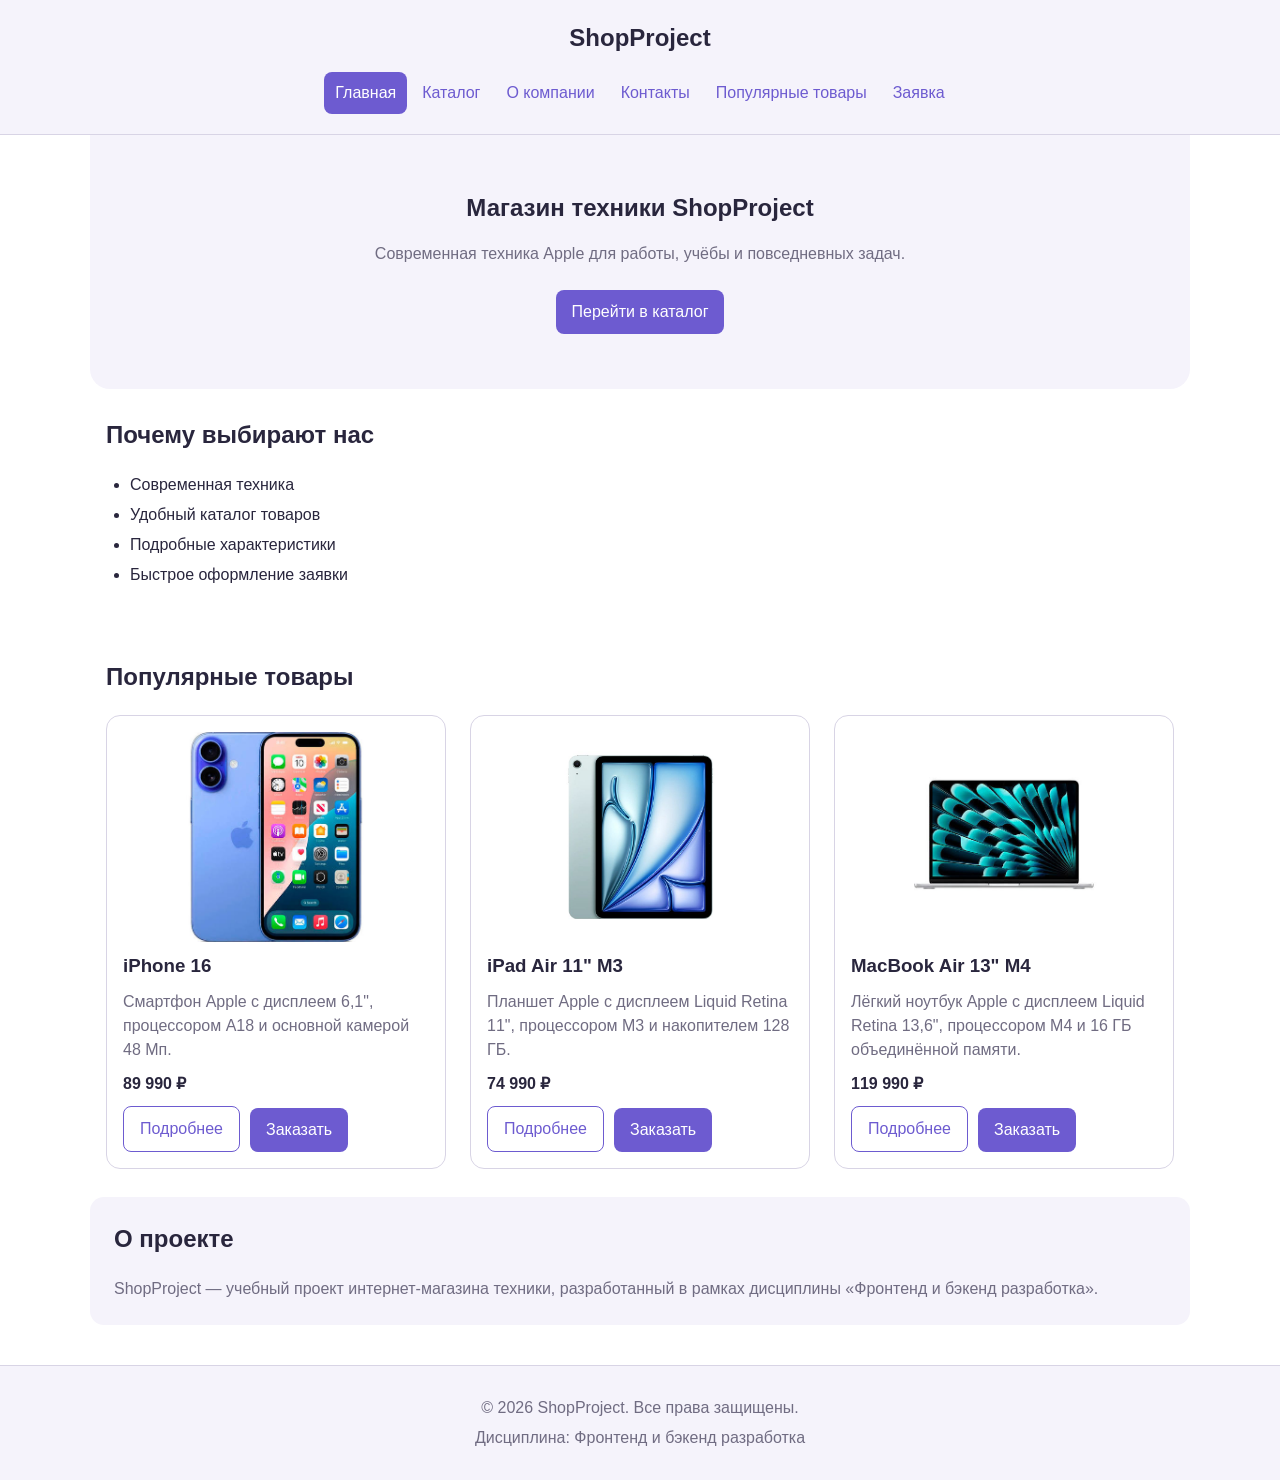
==== index.html @ 03cd7eed "feat: add responsive layout styles" ====
<!DOCTYPE html>

<html lang="ru">
<head>
<meta charset="utf-8"/>
<meta content="width=device-width, initial-scale=1.0" name="viewport"/>
<meta content="Интернет-магазин техники ShopProject." name="description"/>
<title>ShopProject — магазин техники</title>
<link href="css/style.css" rel="stylesheet"/>
<script defer="" src="js/main.js"></script>
<link href="css/responsive.css" rel="stylesheet"/></head>
<body><a class="skip-link" href="#main">Перейти к основному содержимому</a>
<header class="site-header">
<div class="site-header__inner">
<a class="site-header__logo" href="index.html">
        ShopProject
      </a>
<nav aria-label="Основная навигация" class="site-nav">
<ul class="site-nav__list">
<li class="site-nav__item">
<a aria-current="page" class="site-nav__link site-nav__link--active" href="index.html">
              Главная
            </a>
</li>
<li class="site-nav__item">
<a class="site-nav__link" href="catalog.html">
              Каталог
            </a>
</li>
<li class="site-nav__item">
<a class="site-nav__link" href="about.html">
              О компании
            </a>
</li>
<li class="site-nav__item">
<a class="site-nav__link" href="contacts.html">
              Контакты
            </a>
</li>
<li class="site-nav__item">
<a class="site-nav__link" href="#popular">
              Популярные товары
            </a>
</li>
<li class="site-nav__item"><a class="site-nav__link" href="order.html">Заявка</a></li></ul>
</nav>
</div>
</header>
<main id="main" tabindex="-1">
<section class="hero">
<h1 class="hero__title">
        Магазин техники ShopProject
      </h1>
<p class="hero__text">
        Современная техника Apple для работы,
        учёбы и повседневных задач.
      </p>
<a class="button button--primary" href="catalog.html">
        Перейти в каталог
      </a>
</section>
<section class="section">
<h2 class="section__title">
        Почему выбирают нас
      </h2>
<ul class="advantages-list">
<li class="advantages-list__item">
          Современная техника
        </li>
<li class="advantages-list__item">
          Удобный каталог товаров
        </li>
<li class="advantages-list__item">
          Подробные характеристики
        </li>
<li class="advantages-list__item">
          Быстрое оформление заявки
        </li>
</ul>
</section>
<section class="section" id="popular">
<h2 class="section__title">
        Популярные товары
      </h2>
<div class="products-grid">
<article class="product-card">
<img alt="iPhone 16" class="product-card__image" height="360" loading="lazy" sizes="(max-width: 639px) 90vw, (max-width: 1023px) 45vw, 30vw" src="images/iphone.png" srcset="images/iphone.png 480w, images/iphone.png 960w" width="480"/>
<h3 class="product-card__title">
            iPhone 16
          </h3>
<p class="product-card__description">
            Смартфон Apple с дисплеем 6,1",
            процессором A18 и основной камерой 48 Мп.
          </p>
<p class="product-card__price">
            89 990 ₽
          </p>
<div class="product-card__actions">
<a class="button button--secondary" href="product.html?id=iphone16">
              Подробнее
            </a>
<button class="button button--primary product-card__button" data-product="iPhone 16" type="button">
              Заказать
            </button>
</div>
</article>
<article class="product-card">
<img alt='iPad Air 11" M3' class="product-card__image" height="360" loading="lazy" sizes="(max-width: 639px) 90vw, (max-width: 1023px) 45vw, 30vw" src="images/ipad.png" srcset="images/ipad.png 480w, images/ipad.png 960w" width="480"/>
<h3 class="product-card__title">
            iPad Air 11" M3
          </h3>
<p class="product-card__description">
            Планшет Apple с дисплеем Liquid Retina 11",
            процессором M3 и накопителем 128 ГБ.
          </p>
<p class="product-card__price">
            74 990 ₽
          </p>
<div class="product-card__actions">
<a class="button button--secondary" href="product.html?id=ipad-air-m3">
              Подробнее
            </a>
<button class="button button--primary product-card__button" data-product="iPad Air 11 M3" type="button">
              Заказать
            </button>
</div>
</article>
<article class="product-card">
<img alt='MacBook Air 13" M4' class="product-card__image" height="360" loading="lazy" sizes="(max-width: 639px) 90vw, (max-width: 1023px) 45vw, 30vw" src="images/macbook.png" srcset="images/macbook.png 480w, images/macbook.png 960w" width="480"/>
<h3 class="product-card__title">
            MacBook Air 13" M4
          </h3>
<p class="product-card__description">
            Лёгкий ноутбук Apple с дисплеем Liquid Retina 13,6",
            процессором M4 и 16 ГБ объединённой памяти.
          </p>
<p class="product-card__price">
            119 990 ₽
          </p>
<div class="product-card__actions">
<a class="button button--secondary" href="product.html?id=macbook-air-m4">
              Подробнее
            </a>
<button class="button button--primary product-card__button" data-product="MacBook Air 13 M4" type="button">
              Заказать
            </button>
</div>
</article>
</div>
</section>
<aside class="student-info">
<h2 class="student-info__title">
        О проекте
      </h2>
<p class="student-info__text">
        ShopProject — учебный проект интернет-магазина техники,
        разработанный в рамках дисциплины
        «Фронтенд и бэкенд разработка».
      </p>
</aside>
</main>
<footer class="site-footer">
<div class="site-footer__inner">
<p class="site-footer__text">
        © 2026 ShopProject. Все права защищены.
      </p>
<p class="site-footer__text">
        Дисциплина: Фронтенд и бэкенд разработка
      </p>
</div>
</footer>
<dialog aria-labelledby="order-dialog-title" class="order-dialog" id="order-dialog">
<h2 class="order-dialog__title" id="order-dialog-title">
      Оформление заявки
    </h2>
<form action="#" class="order-form" id="order-form" method="post" novalidate="">
<input id="selected-product" name="selected-product" type="hidden"/>
<div class="order-form__field">
<label class="order-form__label" for="order-name">
          Имя
        </label>
<input autocomplete="given-name" class="order-form__input" id="order-name" minlength="2" name="name" placeholder="Введите ваше имя" required="" type="text"/>
</div>
<div class="order-form__field">
<label class="order-form__label" for="order-email">
          E-mail
        </label>
<input autocomplete="email" class="order-form__input" id="order-email" name="email" placeholder="example@mail.ru" required="" type="email"/>
</div>
<div class="order-form__field">
<label class="order-form__label" for="order-phone">
</label></div></form></dialog></body></html>
---- css/style.css ----
:root {
  --color-primary: #6d5bd0;
  --color-primary-dark: #5546b3;
  --color-danger: #c94f70;
  --color-text: #29263d;
  --color-muted: #706c82;
  --color-bg: #ffffff;
  --color-surface: #f5f3fb;
  --color-border: #d8d4e5;
  --color-white: #ffffff;
  --container-width: 1100px;
  --space-xs: 6px;
  --space-sm: 10px;
  --space-md: 16px;
  --space-lg: 24px;
  --space-xl: 40px;
  --radius-sm: 8px;
  --radius-md: 14px;
  --radius-lg: 20px;
}

* { box-sizing: border-box; }

html { scroll-behavior: smooth; }

body {
  margin: 0;
  font-family: Arial, Helvetica, sans-serif;
  line-height: 1.5;
  flex-direction: column;
  color: var(--color-text);
  background-color: var(--color-bg);
}
.site-header {
  background-color: var(--color-surface);
  border-bottom: 1px solid var(--color-border);
}

.site-header__inner {
  max-width: var(--container-width);
  margin: 0 auto;
  padding: var(--space-lg);
}

.site-header__logo {
  display: block;
  text-align: center;
  font-size: 24px;
  font-weight: 700;
  color: var(--color-text);
  text-decoration: none;
}

.site-nav__list {
  display: flex;
  flex-wrap: wrap;
  justify-content: center;
  align-items: center;
  gap: var(--space-md);
  padding: 0;
  margin: var(--space-md) 0 0;
  list-style: none;
}

.site-nav__link {
  display: inline-block;
  padding: var(--space-sm) var(--space-md);
  color: var(--color-primary);
  text-decoration: none;
  border-radius: var(--radius-sm);
}

.site-nav__link:hover,
.site-nav__link--active {
  color: var(--color-white);
  background-color: var(--color-primary);
}

.site-nav__link:focus-visible,
.button:focus-visible,
.order-form__input:focus-visible,
.order-form__select:focus-visible,
.order-form__textarea:focus-visible,
.catalog-filters__input:focus-visible {
  outline: 2px solid var(--color-primary);
  outline-offset: 3px;
}

.hero,
.section,
.student-info,
.catalog-layout,
.breadcrumbs {
  max-width: var(--container-width);
  margin-left: auto;
  margin-right: auto;
}

.hero {
  padding: 64px var(--space-lg);
  text-align: center;
  background-color: var(--color-surface);
  border-radius: 0 0 var(--radius-lg) var(--radius-lg);
}

.hero__title { margin: 0 0 var(--space-md); }
.hero__text { max-width: 720px; margin: 0 auto var(--space-lg); color: var(--color-muted); }

.section { padding: var(--space-xl) var(--space-lg); }
.section__title { margin-top: 0; }
.section__text { color: var(--color-muted); }

.advantages-list,
.contacts-list { padding-left: var(--space-lg); }
.advantages-list__item,
.contacts-list__item { margin-bottom: var(--space-xs); }

.products-grid {
  display: grid;
  grid-template-columns: repeat(3, 1fr);
  gap: var(--space-lg);
}

.product-card {
  display: flex;
  flex-direction: column;
  gap: var(--space-sm);
  padding: var(--space-md);
  border: 1px solid var(--color-border);
  border-radius: var(--radius-md);
  background-color: var(--color-bg);
}

.product-card:hover,
.product-card--featured { border-color: var(--color-primary); }
.product-card--discount { border-color: var(--color-danger); }
.product-card__title,
.product-card__description,
.product-card__price { margin: 0; }
.product-card__description { color: var(--color-muted); }
.product-card__price { font-weight: 700; }
.product-card--discount .product-card__price { color: var(--color-danger); }
.product-card__button { margin-top: auto; align-self: flex-start; }

.student-info {
  margin-bottom: var(--space-xl);
  padding: var(--space-lg);
  background-color: var(--color-surface);
  border-radius: var(--radius-md);
}
.student-info__title { margin-top: 0; }
.student-info__text { margin-bottom: 0; color: var(--color-muted); }

.breadcrumbs {
  padding: var(--space-lg) var(--space-lg) 0;
  font-size: 14px;
  color: var(--color-muted);
}
.breadcrumbs__link { color: var(--color-primary); }
.breadcrumbs__current::before { content: " / "; color: var(--color-muted); }

.catalog-layout {
  display: grid;
  grid-template-columns: 260px 1fr;
  gap: var(--space-lg);
  padding: 0 var(--space-lg) var(--space-xl);
}

.catalog-filters {
  align-self: start;
  padding: var(--space-md);
  border: 1px solid var(--color-border);
  border-radius: var(--radius-md);
  background-color: var(--color-surface);
}
.catalog-filters__title,
.catalog-products__title { margin-top: 0; }
.catalog-filters__group {
  margin: 0 0 var(--space-md);
  padding: var(--space-md);
  border: 1px solid var(--color-border);
  border-radius: var(--radius-sm);
}
.catalog-filters__legend { font-weight: 700; }
.catalog-filters__option { display: block; margin-bottom: var(--space-sm); }
.catalog-filters__label { display: block; margin: var(--space-sm) 0 var(--space-xs); }
.catalog-filters__input {
  width: 100%;
  padding: 10px 12px;
  border: 1px solid var(--color-border);
  border-radius: var(--radius-sm);
  font: inherit;
}

.button {
  display: inline-block;
  padding: var(--space-sm) var(--space-md);
  border: none;
  border-radius: var(--radius-sm);
  font: inherit;
  text-decoration: none;
  cursor: pointer;
}
.button--primary { color: var(--color-white); background-color: var(--color-primary); }
.button--primary:hover { background-color: var(--color-primary-dark); }
.button--secondary { color: var(--color-primary); background-color: transparent; border: 1px solid var(--color-primary); }
.button--secondary:hover { color: var(--color-white); background-color: var(--color-primary); }
.button:disabled,
.button--disabled { opacity: 0.6; cursor: not-allowed; }

.order-dialog {
  width: min(100% - 32px, 560px);
  padding: var(--space-lg);
  border: none;
  border-radius: var(--radius-lg);
}
.order-dialog::backdrop { background-color: rgba(41, 38, 61, 0.5); }
.order-dialog__title { margin-top: 0; }

.order-form__field { margin-bottom: var(--space-md); }
.order-form__label { display: block; margin-bottom: var(--space-xs); }
.order-form__input,
.order-form__select,
.order-form__textarea {
  width: 100%;
  padding: 10px 12px;
  border: 1px solid var(--color-border);
  border-radius: var(--radius-sm);
  font: inherit;
}
.order-form__input:hover,
.order-form__select:hover,
.order-form__textarea:hover { border-color: var(--color-primary); }
.order-form__textarea { resize: vertical; }
.order-form__hint { display: block; margin-top: var(--space-xs); color: var(--color-muted); }
.order-form__checkbox-label { display: flex; gap: var(--space-sm); align-items: center; }
.order-form__actions { display: flex; gap: var(--space-md); margin-top: var(--space-lg); }

.success-message {
  max-width: var(--container-width);
  margin: var(--space-lg) auto;
  padding: var(--space-md);
  text-align: center;
  border: 1px solid var(--color-primary);
  border-radius: var(--radius-sm);
}

.site-footer {
  margin-top: var(--space-xl);
  background-color: var(--color-surface);
  border-top: 1px solid var(--color-border);
}
.site-footer__inner {
  max-width: var(--container-width);
  margin: 0 auto;
  padding: var(--space-lg);
  text-align: center;
}
.site-footer__text { margin: var(--space-xs) 0; color: var(--color-muted); }


/* Страница товара */

.product-details {
  display: grid;
  grid-template-columns: 1fr 1fr;
  gap: var(--space-lg);
  max-width: var(--container-width);
  margin: 0 auto;
  padding: var(--space-xl) var(--space-lg);
}

.product-details__image {
  padding: var(--space-lg);
  text-align: center;
  border: 1px solid var(--color-border);
  border-radius: var(--radius-md);
}

.product-details__img {
  max-width: 100%;
  height: 350px;
  object-fit: contain;
}

.product-details__title { margin-top: 0; }

.product-details__description {
  color: var(--color-muted);
}

.product-details__price {
  font-size: 24px;
  font-weight: 700;
  color: var(--color-primary);
}

.product-details__actions {
  display: flex;
  gap: var(--space-md);
  margin-top: var(--space-lg);
}

.product-table {
  width: 100%;
  margin-top: var(--space-lg);
  border-collapse: collapse;
}

.product-table__caption {
  margin-bottom: var(--space-sm);
  text-align: left;
  font-weight: 700;
}

.product-table th,
.product-table td {
  padding: var(--space-sm);
  text-align: left;
  border: 1px solid var(--color-border);
}

.product-table th {
  background-color: var(--color-surface);
}


/* О компании */

.about__title {
  margin-top: 0;
}

.about__grid {
  display: grid;
  grid-template-columns: 1fr;
  gap: var(--space-lg);
}

.about-card {
  padding: var(--space-lg);
  border: 1px solid var(--color-border);
  border-radius: var(--radius-md);
  background-color: var(--color-surface);
}

.about-card__title {
  margin-top: 0;
}

.about-card__text {
  color: var(--color-muted);
}


/* Контакты */

.contacts__grid {
  display: grid;
  grid-template-columns: repeat(2, 1fr);
  gap: var(--space-lg);
}

.contact-card {
  padding: var(--space-lg);
  border: 1px solid var(--color-border);
  border-radius: var(--radius-md);
  background-color: var(--color-surface);
}

.contact-card__title {
  margin-top: 0;
}

.contact-card__address {
  font-style: normal;
}

.contact-card__text {
  color: var(--color-muted);
}

.contact-card__link {
  color: var(--color-primary);
}


@media (max-width: 800px) {
  .products-grid { grid-template-columns: 1fr; }
  .catalog-layout { grid-template-columns: 1fr; }
  .product-details { grid-template-columns: 1fr; }
  .about__grid { grid-template-columns: 1fr; }
  .contacts__grid { grid-template-columns: 1fr; }
}

.catalog-products .products-grid {
  grid-template-columns: repeat(3, 1fr);
  gap: var(--space-md);
}

.catalog-products .product-card {
  padding: var(--space-sm);
}

.catalog-products .product-card__image {
  width: 100%;
  height: 180px;
  object-fit: contain;
}

.catalog-products .product-card__title {
  font-size: 18px;
}

.catalog-products .product-card__description {
  font-size: 14px;
}

.catalog-products .product-card__price {
  font-size: 16px;
}

main {
  flex: 1;
}
/* Accessibility improvements */
:focus-visible { outline: 3px solid #5546b3; outline-offset: 3px; }
.skip-link { position: absolute; top: -100px; left: 16px; z-index: 9999; padding: 10px 14px; color: white; background: #29263d; border-radius: 8px; }
.skip-link:focus, .skip-link:focus-visible { top: 16px; }
img, video { max-width: 100%; height: auto; }
.product-card__image { width: 100%; height: 210px; object-fit: contain; }
.product-card__actions { display: flex; gap: 10px; flex-wrap: wrap; margin-top: auto; }
.table-wrapper { overflow-x: auto; max-width: 100%; -webkit-overflow-scrolling: touch; }
.order-page { max-width: 700px; }
.order-page .order-form { padding: 24px; background: var(--color-surface); border-radius: var(--radius-md); }
.contact-form { max-width: 700px; margin-top: 24px; }
.form-status { padding: 12px; border-left: 4px solid var(--color-primary); background: var(--color-surface); }
[hidden] { display: none !important; }
---- css/responsive.css ----
/* Mobile-first overrides for ShopProject */
body { min-width: 0; }
.site-header__inner { padding: 16px; }
.site-nav__list { gap: 4px; }
.site-nav__link { padding: 9px 11px; }
.hero { padding: 38px 16px; }
.section { padding: 28px 16px; }
.products-grid, .catalog-products .products-grid { grid-template-columns: minmax(0, 1fr); }
.catalog-layout { grid-template-columns: minmax(0, 1fr); padding: 0 16px 28px; }
.catalog-filters { position: static; }
.product-details { grid-template-columns: minmax(0, 1fr); padding: 28px 16px; }
.product-details__img { height: auto; max-height: 320px; }
.product-details__actions, .order-form__actions { flex-wrap: wrap; }
.contacts__grid { grid-template-columns: minmax(0, 1fr); }
.product-card { min-width: 0; }
.product-table { min-width: 520px; }
@media (min-width: 640px) {
 .products-grid, .catalog-products .products-grid { grid-template-columns: repeat(2, minmax(0, 1fr)); }
 .hero { padding: 55px 24px; }
 .site-header__inner { padding: 20px 24px; }
}
@media (min-width: 1024px) {
 .products-grid, .catalog-products .products-grid { grid-template-columns: repeat(3, minmax(0, 1fr)); }
 .catalog-layout { grid-template-columns: 240px minmax(0, 1fr); padding: 0 24px 40px; }
 .product-details { grid-template-columns: 1fr 1fr; }
 .contacts__grid { grid-template-columns: repeat(2, minmax(0, 1fr)); }
}
@media (prefers-reduced-motion: reduce) { html { scroll-behavior: auto; } }
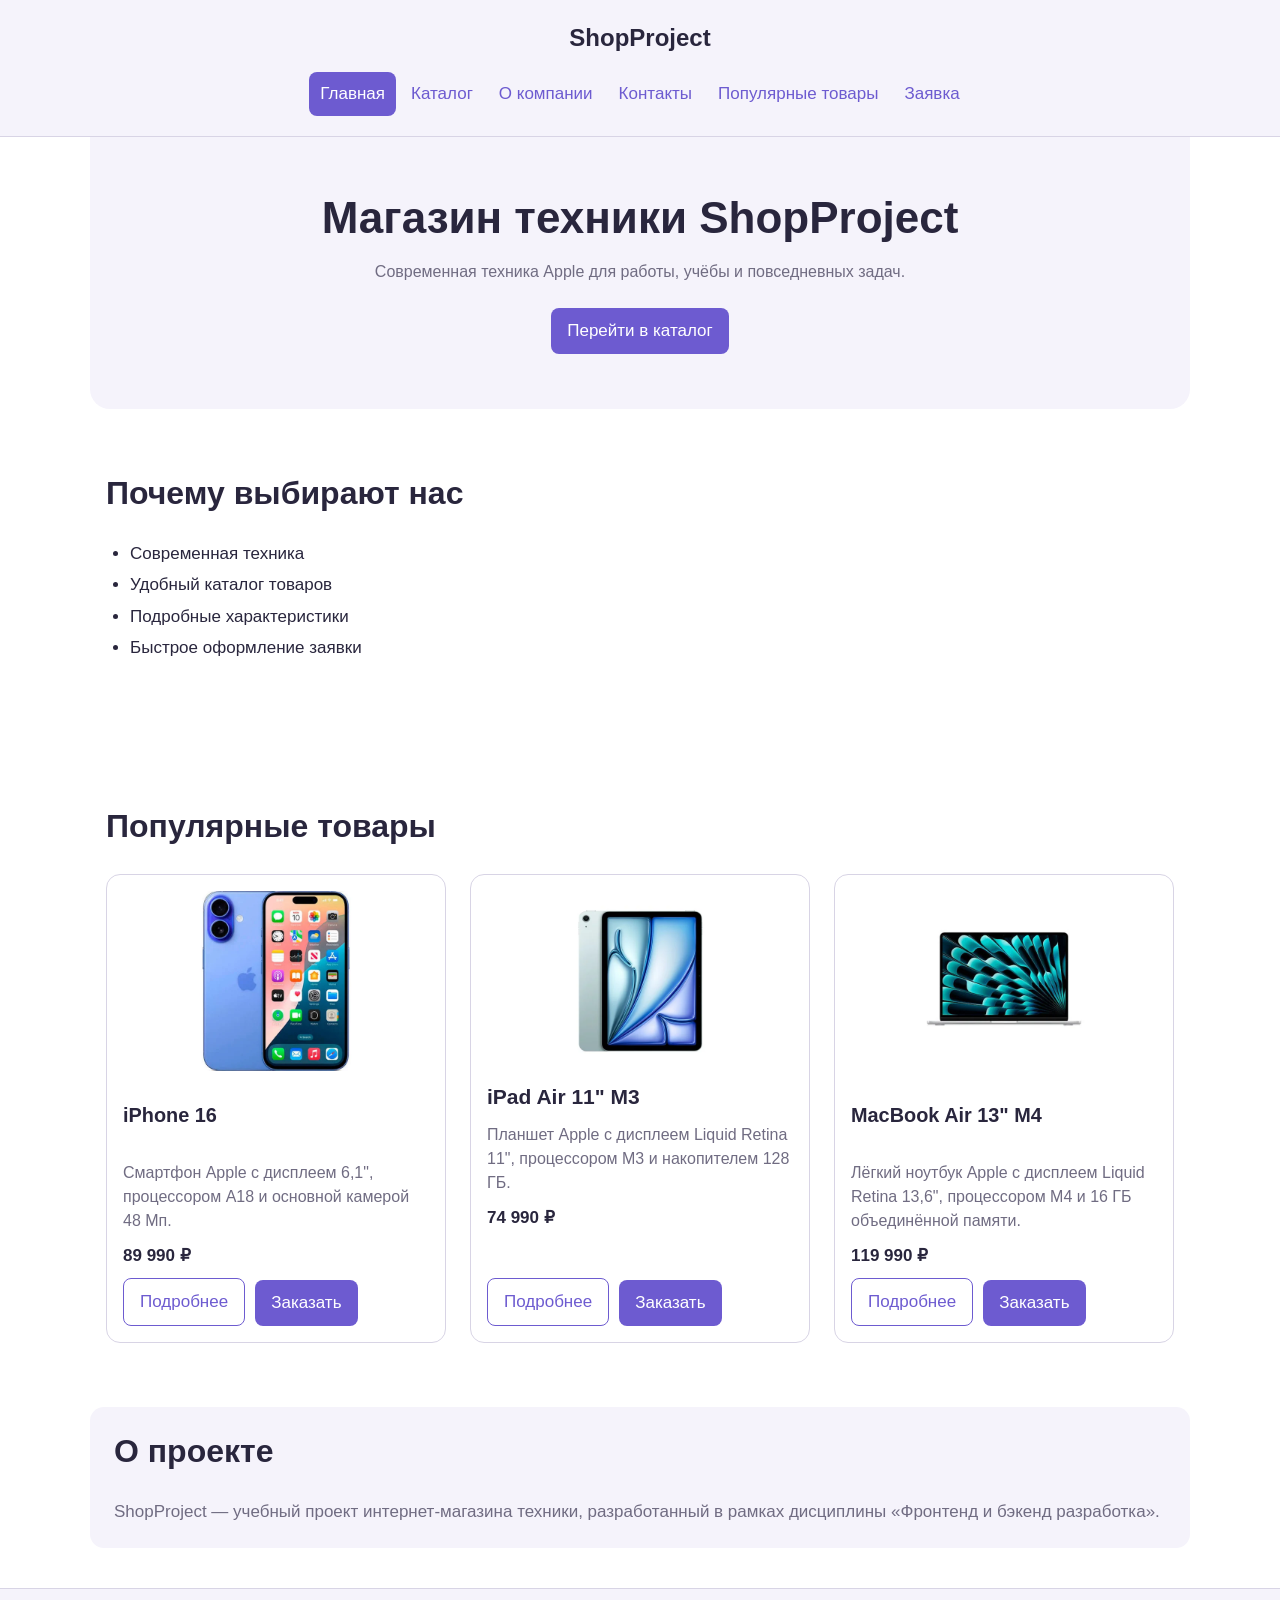
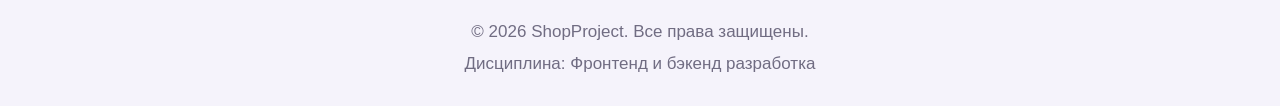
==== commit 16397524: "добавила адаптивность шрифтов" ====
--- a/index.html
+++ b/index.html
@@ -1,192 +1,267 @@
-<!DOCTYPE html>
+<!doctype html>
 
 <html lang="ru">
-<head>
-<meta charset="utf-8"/>
-<meta content="width=device-width, initial-scale=1.0" name="viewport"/>
-<meta content="Интернет-магазин техники ShopProject." name="description"/>
-<title>ShopProject — магазин техники</title>
-<link href="css/style.css" rel="stylesheet"/>
-<script defer="" src="js/main.js"></script>
-<link href="css/responsive.css" rel="stylesheet"/></head>
-<body><a class="skip-link" href="#main">Перейти к основному содержимому</a>
-<header class="site-header">
-<div class="site-header__inner">
-<a class="site-header__logo" href="index.html">
-        ShopProject
-      </a>
-<nav aria-label="Основная навигация" class="site-nav">
-<ul class="site-nav__list">
-<li class="site-nav__item">
-<a aria-current="page" class="site-nav__link site-nav__link--active" href="index.html">
-              Главная
-            </a>
-</li>
-<li class="site-nav__item">
-<a class="site-nav__link" href="catalog.html">
-              Каталог
-            </a>
-</li>
-<li class="site-nav__item">
-<a class="site-nav__link" href="about.html">
-              О компании
-            </a>
-</li>
-<li class="site-nav__item">
-<a class="site-nav__link" href="contacts.html">
-              Контакты
-            </a>
-</li>
-<li class="site-nav__item">
-<a class="site-nav__link" href="#popular">
-              Популярные товары
-            </a>
-</li>
-<li class="site-nav__item"><a class="site-nav__link" href="order.html">Заявка</a></li></ul>
-</nav>
-</div>
-</header>
-<main id="main" tabindex="-1">
-<section class="hero">
-<h1 class="hero__title">
-        Магазин техники ShopProject
-      </h1>
-<p class="hero__text">
-        Современная техника Apple для работы,
-        учёбы и повседневных задач.
-      </p>
-<a class="button button--primary" href="catalog.html">
-        Перейти в каталог
-      </a>
-</section>
-<section class="section">
-<h2 class="section__title">
-        Почему выбирают нас
+  <head>
+    <meta charset="utf-8" />
+    <meta content="width=device-width, initial-scale=1.0" name="viewport" />
+    <meta content="Интернет-магазин техники ShopProject." name="description" />
+    <script src="js/menu.js" defer></script>
+    <title>ShopProject — магазин техники</title>
+    <link href="css/style.css" rel="stylesheet" />
+    <script defer="" src="js/main.js"></script>
+    <link href="css/responsive.css" rel="stylesheet" />
+  </head>
+  <body>
+    <a class="skip-link" href="#main">Перейти к основному содержимому</a>
+    <header class="site-header">
+      <div class="site-header__inner">
+        <a class="site-header__logo" href="index.html"> ShopProject </a>
+        <button
+          class="menu-toggle"
+          type="button"
+          aria-label="Открыть меню"
+          aria-expanded="false"
+          aria-controls="main-navigation"
+        >
+          <span class="menu-toggle__icon" aria-hidden="true">☰</span>
+        </button>
+        <nav
+          aria-label="Основная навигация"
+          class="site-nav"
+          id="main-navigation"
+          aria-label="Основная навигация"
+        >
+          <ul class="site-nav__list">
+            <li class="site-nav__item">
+              <a
+                aria-current="page"
+                class="site-nav__link site-nav__link--active"
+                href="index.html"
+              >
+                Главная
+              </a>
+            </li>
+            <li class="site-nav__item">
+              <a class="site-nav__link" href="catalog.html"> Каталог </a>
+            </li>
+            <li class="site-nav__item">
+              <a class="site-nav__link" href="about.html"> О компании </a>
+            </li>
+            <li class="site-nav__item">
+              <a class="site-nav__link" href="contacts.html"> Контакты </a>
+            </li>
+            <li class="site-nav__item">
+              <a class="site-nav__link" href="#popular"> Популярные товары </a>
+            </li>
+            <li class="site-nav__item">
+              <a class="site-nav__link" href="order.html">Заявка</a>
+            </li>
+          </ul>
+        </nav>
+      </div>
+    </header>
+    <main id="main" tabindex="-1">
+      <section class="hero">
+        <h1 class="hero__title">Магазин техники ShopProject</h1>
+        <p class="hero__text">
+          Современная техника Apple для работы, учёбы и повседневных задач.
+        </p>
+        <a class="button button--primary" href="catalog.html">
+          Перейти в каталог
+        </a>
+      </section>
+      <section class="section">
+        <h2 class="section__title">Почему выбирают нас</h2>
+        <ul class="advantages-list">
+          <li class="advantages-list__item">Современная техника</li>
+          <li class="advantages-list__item">Удобный каталог товаров</li>
+          <li class="advantages-list__item">Подробные характеристики</li>
+          <li class="advantages-list__item">Быстрое оформление заявки</li>
+        </ul>
+      </section>
+      <section class="section" id="popular">
+        <h2 class="section__title">Популярные товары</h2>
+        <div class="products-grid">
+          <article class="product-card">
+            <img
+              class="product-card__image"
+              src="images/iphone-480.webp"
+              srcset="
+                images/iphone-320.webp 320w,
+                images/iphone-480.webp 480w,
+                images/iphone-640.webp 640w
+              "
+              sizes="
+    (max-width: 639px) 90vw,
+    (max-width: 1023px) 45vw,
+    30vw
+  "
+              alt="iPhone 16"
+              loading="lazy"
+            />
+            <h3>iPhone 16</h3>
+            <p class="product-card__description">
+              Смартфон Apple с дисплеем 6,1", процессором A18 и основной камерой
+              48 Мп.
+            </p>
+            <p class="product-card__price">89 990 ₽</p>
+            <div class="product-card__actions">
+              <a
+                class="button button--secondary"
+                href="product.html?id=iphone16"
+              >
+                Подробнее
+              </a>
+              <button
+                class="button button--primary product-card__button"
+                data-product="iPhone 16"
+                type="button"
+              >
+                Заказать
+              </button>
+            </div>
+          </article>
+          <article class="product-card">
+            <img
+              class="product-card__image"
+              src="images/ipad-480.webp"
+              srcset="
+                images/ipad-320.webp 320w,
+                images/ipad-480.webp 480w,
+                images/ipad-640.webp 640w
+              "
+              sizes="
+    (max-width: 639px) 90vw,
+    (max-width: 1023px) 45vw,
+    30vw
+  "
+              alt="iPad Air 11 M3"
+              loading="lazy"
+            />
+            <h3 class="product-card__title">iPad Air 11" M3</h3>
+            <p class="product-card__description">
+              Планшет Apple с дисплеем Liquid Retina 11", процессором M3 и
+              накопителем 128 ГБ.
+            </p>
+            <p class="product-card__price">74 990 ₽</p>
+            <div class="product-card__actions">
+              <a
+                class="button button--secondary"
+                href="product.html?id=ipad-air-m3"
+              >
+                Подробнее
+              </a>
+              <button
+                class="button button--primary product-card__button"
+                data-product="iPad Air 11 M3"
+                type="button"
+              >
+                Заказать
+              </button>
+            </div>
+          </article>
+          <article class="product-card">
+            <img
+              class="product-card__image"
+              src="images/macbook-480.webp"
+              srcset="
+                images/macbook-320.webp 320w,
+                images/macbook-480.webp 480w,
+                images/macbook-640.webp 640w
+              "
+              sizes="
+    (max-width: 639px) 90vw,
+    (max-width: 1023px) 45vw,
+    30vw
+  "
+              alt="MacBook Air 13 M4"
+              loading="lazy"
+            />
+            <h3>MacBook Air 13" M4</h3>
+            <p class="product-card__description">
+              Лёгкий ноутбук Apple с дисплеем Liquid Retina 13,6", процессором
+              M4 и 16 ГБ объединённой памяти.
+            </p>
+            <p class="product-card__price">119 990 ₽</p>
+            <div class="product-card__actions">
+              <a
+                class="button button--secondary"
+                href="product.html?id=macbook-air-m4"
+              >
+                Подробнее
+              </a>
+              <button
+                class="button button--primary product-card__button"
+                data-product="MacBook Air 13 M4"
+                type="button"
+              >
+                Заказать
+              </button>
+            </div>
+          </article>
+        </div>
+      </section>
+      <aside class="student-info">
+        <h2 class="student-info__title">О проекте</h2>
+        <p class="student-info__text">
+          ShopProject — учебный проект интернет-магазина техники, разработанный
+          в рамках дисциплины «Фронтенд и бэкенд разработка».
+        </p>
+      </aside>
+    </main>
+    <footer class="site-footer">
+      <div class="site-footer__inner">
+        <p class="site-footer__text">© 2026 ShopProject. Все права защищены.</p>
+        <p class="site-footer__text">
+          Дисциплина: Фронтенд и бэкенд разработка
+        </p>
+      </div>
+    </footer>
+    <dialog
+      aria-labelledby="order-dialog-title"
+      class="order-dialog"
+      id="order-dialog"
+    >
+      <h2 class="order-dialog__title" id="order-dialog-title">
+        Оформление заявки
       </h2>
-<ul class="advantages-list">
-<li class="advantages-list__item">
-          Современная техника
-        </li>
-<li class="advantages-list__item">
-          Удобный каталог товаров
-        </li>
-<li class="advantages-list__item">
-          Подробные характеристики
-        </li>
-<li class="advantages-list__item">
-          Быстрое оформление заявки
-        </li>
-</ul>
-</section>
-<section class="section" id="popular">
-<h2 class="section__title">
-        Популярные товары
-      </h2>
-<div class="products-grid">
-<article class="product-card">
-<img alt="iPhone 16" class="product-card__image" height="360" loading="lazy" sizes="(max-width: 639px) 90vw, (max-width: 1023px) 45vw, 30vw" src="images/iphone.png" srcset="images/iphone.png 480w, images/iphone.png 960w" width="480"/>
-<h3 class="product-card__title">
-            iPhone 16
-          </h3>
-<p class="product-card__description">
-            Смартфон Apple с дисплеем 6,1",
-            процессором A18 и основной камерой 48 Мп.
-          </p>
-<p class="product-card__price">
-            89 990 ₽
-          </p>
-<div class="product-card__actions">
-<a class="button button--secondary" href="product.html?id=iphone16">
-              Подробнее
-            </a>
-<button class="button button--primary product-card__button" data-product="iPhone 16" type="button">
-              Заказать
-            </button>
-</div>
-</article>
-<article class="product-card">
-<img alt='iPad Air 11" M3' class="product-card__image" height="360" loading="lazy" sizes="(max-width: 639px) 90vw, (max-width: 1023px) 45vw, 30vw" src="images/ipad.png" srcset="images/ipad.png 480w, images/ipad.png 960w" width="480"/>
-<h3 class="product-card__title">
-            iPad Air 11" M3
-          </h3>
-<p class="product-card__description">
-            Планшет Apple с дисплеем Liquid Retina 11",
-            процессором M3 и накопителем 128 ГБ.
-          </p>
-<p class="product-card__price">
-            74 990 ₽
-          </p>
-<div class="product-card__actions">
-<a class="button button--secondary" href="product.html?id=ipad-air-m3">
-              Подробнее
-            </a>
-<button class="button button--primary product-card__button" data-product="iPad Air 11 M3" type="button">
-              Заказать
-            </button>
-</div>
-</article>
-<article class="product-card">
-<img alt='MacBook Air 13" M4' class="product-card__image" height="360" loading="lazy" sizes="(max-width: 639px) 90vw, (max-width: 1023px) 45vw, 30vw" src="images/macbook.png" srcset="images/macbook.png 480w, images/macbook.png 960w" width="480"/>
-<h3 class="product-card__title">
-            MacBook Air 13" M4
-          </h3>
-<p class="product-card__description">
-            Лёгкий ноутбук Apple с дисплеем Liquid Retina 13,6",
-            процессором M4 и 16 ГБ объединённой памяти.
-          </p>
-<p class="product-card__price">
-            119 990 ₽
-          </p>
-<div class="product-card__actions">
-<a class="button button--secondary" href="product.html?id=macbook-air-m4">
-              Подробнее
-            </a>
-<button class="button button--primary product-card__button" data-product="MacBook Air 13 M4" type="button">
-              Заказать
-            </button>
-</div>
-</article>
-</div>
-</section>
-<aside class="student-info">
-<h2 class="student-info__title">
-        О проекте
-      </h2>
-<p class="student-info__text">
-        ShopProject — учебный проект интернет-магазина техники,
-        разработанный в рамках дисциплины
-        «Фронтенд и бэкенд разработка».
-      </p>
-</aside>
-</main>
-<footer class="site-footer">
-<div class="site-footer__inner">
-<p class="site-footer__text">
-        © 2026 ShopProject. Все права защищены.
-      </p>
-<p class="site-footer__text">
-        Дисциплина: Фронтенд и бэкенд разработка
-      </p>
-</div>
-</footer>
-<dialog aria-labelledby="order-dialog-title" class="order-dialog" id="order-dialog">
-<h2 class="order-dialog__title" id="order-dialog-title">
-      Оформление заявки
-    </h2>
-<form action="#" class="order-form" id="order-form" method="post" novalidate="">
-<input id="selected-product" name="selected-product" type="hidden"/>
-<div class="order-form__field">
-<label class="order-form__label" for="order-name">
-          Имя
-        </label>
-<input autocomplete="given-name" class="order-form__input" id="order-name" minlength="2" name="name" placeholder="Введите ваше имя" required="" type="text"/>
-</div>
-<div class="order-form__field">
-<label class="order-form__label" for="order-email">
-          E-mail
-        </label>
-<input autocomplete="email" class="order-form__input" id="order-email" name="email" placeholder="example@mail.ru" required="" type="email"/>
-</div>
-<div class="order-form__field">
-<label class="order-form__label" for="order-phone">
-</label></div></form></dialog></body></html>+      <form
+        action="#"
+        class="order-form"
+        id="order-form"
+        method="post"
+        novalidate=""
+      >
+        <input id="selected-product" name="selected-product" type="hidden" />
+        <div class="order-form__field">
+          <label class="order-form__label" for="order-name"> Имя </label>
+          <input
+            autocomplete="given-name"
+            class="order-form__input"
+            id="order-name"
+            minlength="2"
+            name="name"
+            placeholder="Введите ваше имя"
+            required=""
+            type="text"
+          />
+        </div>
+        <div class="order-form__field">
+          <label class="order-form__label" for="order-email"> E-mail </label>
+          <input
+            autocomplete="email"
+            class="order-form__input"
+            id="order-email"
+            name="email"
+            placeholder="example@mail.ru"
+            required=""
+            type="email"
+          />
+        </div>
+        <div class="order-form__field">
+          <label class="order-form__label" for="order-phone"> </label>
+        </div>
+      </form>
+    </dialog>
+  </body>
+</html>
--- a/css/style.css
+++ b/css/style.css
@@ -19,9 +19,13 @@
   --radius-lg: 20px;
 }
 
-* { box-sizing: border-box; }
-
-html { scroll-behavior: smooth; }
+* {
+  box-sizing: border-box;
+}
+
+html {
+  scroll-behavior: smooth;
+}
 
 body {
   margin: 0;
@@ -103,17 +107,33 @@
   border-radius: 0 0 var(--radius-lg) var(--radius-lg);
 }
 
-.hero__title { margin: 0 0 var(--space-md); }
-.hero__text { max-width: 720px; margin: 0 auto var(--space-lg); color: var(--color-muted); }
-
-.section { padding: var(--space-xl) var(--space-lg); }
-.section__title { margin-top: 0; }
-.section__text { color: var(--color-muted); }
+.hero__title {
+  margin: 0 0 var(--space-md);
+}
+.hero__text {
+  max-width: 720px;
+  margin: 0 auto var(--space-lg);
+  color: var(--color-muted);
+}
+
+.section {
+  padding: var(--space-xl) var(--space-lg);
+}
+.section__title {
+  margin-top: 0;
+}
+.section__text {
+  color: var(--color-muted);
+}
 
 .advantages-list,
-.contacts-list { padding-left: var(--space-lg); }
+.contacts-list {
+  padding-left: var(--space-lg);
+}
 .advantages-list__item,
-.contacts-list__item { margin-bottom: var(--space-xs); }
+.contacts-list__item {
+  margin-bottom: var(--space-xs);
+}
 
 .products-grid {
   display: grid;
@@ -132,15 +152,30 @@
 }
 
 .product-card:hover,
-.product-card--featured { border-color: var(--color-primary); }
-.product-card--discount { border-color: var(--color-danger); }
+.product-card--featured {
+  border-color: var(--color-primary);
+}
+.product-card--discount {
+  border-color: var(--color-danger);
+}
 .product-card__title,
 .product-card__description,
-.product-card__price { margin: 0; }
-.product-card__description { color: var(--color-muted); }
-.product-card__price { font-weight: 700; }
-.product-card--discount .product-card__price { color: var(--color-danger); }
-.product-card__button { margin-top: auto; align-self: flex-start; }
+.product-card__price {
+  margin: 0;
+}
+.product-card__description {
+  color: var(--color-muted);
+}
+.product-card__price {
+  font-weight: 700;
+}
+.product-card--discount .product-card__price {
+  color: var(--color-danger);
+}
+.product-card__button {
+  margin-top: auto;
+  align-self: flex-start;
+}
 
 .student-info {
   margin-bottom: var(--space-xl);
@@ -148,16 +183,26 @@
   background-color: var(--color-surface);
   border-radius: var(--radius-md);
 }
-.student-info__title { margin-top: 0; }
-.student-info__text { margin-bottom: 0; color: var(--color-muted); }
+.student-info__title {
+  margin-top: 0;
+}
+.student-info__text {
+  margin-bottom: 0;
+  color: var(--color-muted);
+}
 
 .breadcrumbs {
   padding: var(--space-lg) var(--space-lg) 0;
   font-size: 14px;
   color: var(--color-muted);
 }
-.breadcrumbs__link { color: var(--color-primary); }
-.breadcrumbs__current::before { content: " / "; color: var(--color-muted); }
+.breadcrumbs__link {
+  color: var(--color-primary);
+}
+.breadcrumbs__current::before {
+  content: " / ";
+  color: var(--color-muted);
+}
 
 .catalog-layout {
   display: grid;
@@ -174,16 +219,26 @@
   background-color: var(--color-surface);
 }
 .catalog-filters__title,
-.catalog-products__title { margin-top: 0; }
+.catalog-products__title {
+  margin-top: 0;
+}
 .catalog-filters__group {
   margin: 0 0 var(--space-md);
   padding: var(--space-md);
   border: 1px solid var(--color-border);
   border-radius: var(--radius-sm);
 }
-.catalog-filters__legend { font-weight: 700; }
-.catalog-filters__option { display: block; margin-bottom: var(--space-sm); }
-.catalog-filters__label { display: block; margin: var(--space-sm) 0 var(--space-xs); }
+.catalog-filters__legend {
+  font-weight: 700;
+}
+.catalog-filters__option {
+  display: block;
+  margin-bottom: var(--space-sm);
+}
+.catalog-filters__label {
+  display: block;
+  margin: var(--space-sm) 0 var(--space-xs);
+}
 .catalog-filters__input {
   width: 100%;
   padding: 10px 12px;
@@ -201,12 +256,27 @@
   text-decoration: none;
   cursor: pointer;
 }
-.button--primary { color: var(--color-white); background-color: var(--color-primary); }
-.button--primary:hover { background-color: var(--color-primary-dark); }
-.button--secondary { color: var(--color-primary); background-color: transparent; border: 1px solid var(--color-primary); }
-.button--secondary:hover { color: var(--color-white); background-color: var(--color-primary); }
+.button--primary {
+  color: var(--color-white);
+  background-color: var(--color-primary);
+}
+.button--primary:hover {
+  background-color: var(--color-primary-dark);
+}
+.button--secondary {
+  color: var(--color-primary);
+  background-color: transparent;
+  border: 1px solid var(--color-primary);
+}
+.button--secondary:hover {
+  color: var(--color-white);
+  background-color: var(--color-primary);
+}
 .button:disabled,
-.button--disabled { opacity: 0.6; cursor: not-allowed; }
+.button--disabled {
+  opacity: 0.6;
+  cursor: not-allowed;
+}
 
 .order-dialog {
   width: min(100% - 32px, 560px);
@@ -214,11 +284,20 @@
   border: none;
   border-radius: var(--radius-lg);
 }
-.order-dialog::backdrop { background-color: rgba(41, 38, 61, 0.5); }
-.order-dialog__title { margin-top: 0; }
-
-.order-form__field { margin-bottom: var(--space-md); }
-.order-form__label { display: block; margin-bottom: var(--space-xs); }
+.order-dialog::backdrop {
+  background-color: rgba(41, 38, 61, 0.5);
+}
+.order-dialog__title {
+  margin-top: 0;
+}
+
+.order-form__field {
+  margin-bottom: var(--space-md);
+}
+.order-form__label {
+  display: block;
+  margin-bottom: var(--space-xs);
+}
 .order-form__input,
 .order-form__select,
 .order-form__textarea {
@@ -230,11 +309,27 @@
 }
 .order-form__input:hover,
 .order-form__select:hover,
-.order-form__textarea:hover { border-color: var(--color-primary); }
-.order-form__textarea { resize: vertical; }
-.order-form__hint { display: block; margin-top: var(--space-xs); color: var(--color-muted); }
-.order-form__checkbox-label { display: flex; gap: var(--space-sm); align-items: center; }
-.order-form__actions { display: flex; gap: var(--space-md); margin-top: var(--space-lg); }
+.order-form__textarea:hover {
+  border-color: var(--color-primary);
+}
+.order-form__textarea {
+  resize: vertical;
+}
+.order-form__hint {
+  display: block;
+  margin-top: var(--space-xs);
+  color: var(--color-muted);
+}
+.order-form__checkbox-label {
+  display: flex;
+  gap: var(--space-sm);
+  align-items: center;
+}
+.order-form__actions {
+  display: flex;
+  gap: var(--space-md);
+  margin-top: var(--space-lg);
+}
 
 .success-message {
   max-width: var(--container-width);
@@ -256,8 +351,10 @@
   padding: var(--space-lg);
   text-align: center;
 }
-.site-footer__text { margin: var(--space-xs) 0; color: var(--color-muted); }
-
+.site-footer__text {
+  margin: var(--space-xs) 0;
+  color: var(--color-muted);
+}
 
 /* Страница товара */
 
@@ -283,7 +380,9 @@
   object-fit: contain;
 }
 
-.product-details__title { margin-top: 0; }
+.product-details__title {
+  margin-top: 0;
+}
 
 .product-details__description {
   color: var(--color-muted);
@@ -324,9 +423,6 @@
   background-color: var(--color-surface);
 }
 
-
-/* О компании */
-
 .about__title {
   margin-top: 0;
 }
@@ -353,8 +449,6 @@
 }
 
 
-/* Контакты */
-
 .contacts__grid {
   display: grid;
   grid-template-columns: repeat(2, 1fr);
@@ -384,13 +478,22 @@
   color: var(--color-primary);
 }
 
-
 @media (max-width: 800px) {
-  .products-grid { grid-template-columns: 1fr; }
-  .catalog-layout { grid-template-columns: 1fr; }
-  .product-details { grid-template-columns: 1fr; }
-  .about__grid { grid-template-columns: 1fr; }
-  .contacts__grid { grid-template-columns: 1fr; }
+  .products-grid {
+    grid-template-columns: 1fr;
+  }
+  .catalog-layout {
+    grid-template-columns: 1fr;
+  }
+  .product-details {
+    grid-template-columns: 1fr;
+  }
+  .about__grid {
+    grid-template-columns: 1fr;
+  }
+  .contacts__grid {
+    grid-template-columns: 1fr;
+  }
 }
 
 .catalog-products .products-grid {
@@ -423,16 +526,62 @@
 main {
   flex: 1;
 }
-/* Accessibility improvements */
-:focus-visible { outline: 3px solid #5546b3; outline-offset: 3px; }
-.skip-link { position: absolute; top: -100px; left: 16px; z-index: 9999; padding: 10px 14px; color: white; background: #29263d; border-radius: 8px; }
-.skip-link:focus, .skip-link:focus-visible { top: 16px; }
-img, video { max-width: 100%; height: auto; }
-.product-card__image { width: 100%; height: 210px; object-fit: contain; }
-.product-card__actions { display: flex; gap: 10px; flex-wrap: wrap; margin-top: auto; }
-.table-wrapper { overflow-x: auto; max-width: 100%; -webkit-overflow-scrolling: touch; }
-.order-page { max-width: 700px; }
-.order-page .order-form { padding: 24px; background: var(--color-surface); border-radius: var(--radius-md); }
-.contact-form { max-width: 700px; margin-top: 24px; }
-.form-status { padding: 12px; border-left: 4px solid var(--color-primary); background: var(--color-surface); }
-[hidden] { display: none !important; }
+:focus-visible {
+  outline: 3px solid #5546b3;
+  outline-offset: 3px;
+}
+.skip-link {
+  position: absolute;
+  top: -100px;
+  left: 16px;
+  z-index: 9999;
+  padding: 10px 14px;
+  color: white;
+  background: #29263d;
+  border-radius: 8px;
+}
+.skip-link:focus,
+.skip-link:focus-visible {
+  top: 16px;
+}
+img,
+video {
+  max-width: 100%;
+  height: auto;
+}
+.product-card__image {
+  width: 100%;
+  height: 210px;
+  object-fit: contain;
+}
+.product-card__actions {
+  display: flex;
+  gap: 10px;
+  flex-wrap: wrap;
+  margin-top: auto;
+}
+.table-wrapper {
+  overflow-x: auto;
+  max-width: 100%;
+  -webkit-overflow-scrolling: touch;
+}
+.order-page {
+  max-width: 700px;
+}
+.order-page .order-form {
+  padding: 24px;
+  background: var(--color-surface);
+  border-radius: var(--radius-md);
+}
+.contact-form {
+  max-width: 700px;
+  margin-top: 24px;
+}
+.form-status {
+  padding: 12px;
+  border-left: 4px solid var(--color-primary);
+  background: var(--color-surface);
+}
+[hidden] {
+  display: none !important;
+}
--- a/css/responsive.css
+++ b/css/responsive.css
@@ -1,28 +1,271 @@
-/* Mobile-first overrides for ShopProject */
-body { min-width: 0; }
-.site-header__inner { padding: 16px; }
-.site-nav__list { gap: 4px; }
-.site-nav__link { padding: 9px 11px; }
-.hero { padding: 38px 16px; }
-.section { padding: 28px 16px; }
-.products-grid, .catalog-products .products-grid { grid-template-columns: minmax(0, 1fr); }
-.catalog-layout { grid-template-columns: minmax(0, 1fr); padding: 0 16px 28px; }
-.catalog-filters { position: static; }
-.product-details { grid-template-columns: minmax(0, 1fr); padding: 28px 16px; }
-.product-details__img { height: auto; max-height: 320px; }
-.product-details__actions, .order-form__actions { flex-wrap: wrap; }
-.contacts__grid { grid-template-columns: minmax(0, 1fr); }
-.product-card { min-width: 0; }
-.product-table { min-width: 520px; }
+body {
+  min-width: 0;
+}
+.site-header__inner {
+  padding: 16px;
+}
+.site-nav__list {
+  gap: 4px;
+}
+.site-nav__link {
+  padding: 9px 11px;
+}
+.hero {
+  padding: 38px 16px;
+}
+
+.section {
+  width: min(calc(100% - 32px), 1200px);
+  margin-inline: auto;
+  padding: clamp(24px, 5vw, 64px) 16px;
+}
+.products-grid,
+.catalog-products .products-grid {
+  grid-template-columns: minmax(0, 1fr);
+}
+.catalog-layout {
+  grid-template-columns: minmax(0, 1fr);
+  padding: 0 16px 28px;
+}
+.catalog-filters {
+  position: static;
+}
+.product-details {
+  grid-template-columns: minmax(0, 1fr);
+  padding: 28px 16px;
+}
+.product-details__img {
+  height: auto;
+  max-height: 320px;
+}
+.product-details__actions,
+.order-form__actions {
+  flex-wrap: wrap;
+}
+.contacts__grid {
+  grid-template-columns: minmax(0, 1fr);
+}
+.product-card {
+  min-width: 0;
+}
+.product-table {
+  min-width: 520px;
+}
 @media (min-width: 640px) {
- .products-grid, .catalog-products .products-grid { grid-template-columns: repeat(2, minmax(0, 1fr)); }
- .hero { padding: 55px 24px; }
- .site-header__inner { padding: 20px 24px; }
+  .products-grid,
+  .catalog-products .products-grid {
+    grid-template-columns: repeat(2, minmax(0, 1fr));
+  }
+  .hero {
+    padding: 55px 24px;
+  }
+  .site-header__inner {
+    padding: 20px 24px;
+  }
 }
 @media (min-width: 1024px) {
- .products-grid, .catalog-products .products-grid { grid-template-columns: repeat(3, minmax(0, 1fr)); }
- .catalog-layout { grid-template-columns: 240px minmax(0, 1fr); padding: 0 24px 40px; }
- .product-details { grid-template-columns: 1fr 1fr; }
- .contacts__grid { grid-template-columns: repeat(2, minmax(0, 1fr)); }
-}
-@media (prefers-reduced-motion: reduce) { html { scroll-behavior: auto; } }
+  .products-grid,
+  .catalog-products .products-grid {
+    grid-template-columns: repeat(3, minmax(0, 1fr));
+  }
+  .catalog-layout {
+    grid-template-columns: 240px minmax(0, 1fr);
+    padding: 0 24px 40px;
+  }
+  .product-details {
+    grid-template-columns: 1fr 1fr;
+  }
+  .contacts__grid {
+    grid-template-columns: repeat(2, minmax(0, 1fr));
+  }
+}
+@media (prefers-reduced-motion: reduce) {
+  html {
+    scroll-behavior: auto;
+  }
+}
+
+img {
+  max-width: 100%;
+  height: auto;
+}
+
+.product-card__image {
+  width: 100%;
+  height: 180px;
+  object-fit: contain;
+}
+
+
+.menu-toggle {
+  display: none;
+}
+
+
+@media (max-width: 767px) {
+  .menu-toggle {
+    display: flex;
+    align-items: center;
+    justify-content: center;
+
+    width: 44px;
+    height: 44px;
+    margin: 12px auto 0;
+
+    border: 1px solid var(--color-primary);
+    border-radius: 8px;
+
+    background-color: transparent;
+    color: var(--color-primary);
+
+    font-size: 26px;
+    cursor: pointer;
+  }
+
+  .menu-toggle:hover {
+    background-color: var(--color-primary);
+    color: white;
+  }
+
+  .menu-toggle:focus-visible {
+    outline: 2px solid var(--color-primary);
+    outline-offset: 3px;
+  }
+
+  .site-nav {
+    display: none;
+  }
+
+  .site-nav.site-nav--open {
+    display: block;
+  }
+
+  .site-nav__list {
+    display: flex;
+    flex-direction: column;
+    align-items: stretch;
+    gap: 4px;
+    margin-top: 12px;
+  }
+
+  .site-nav__link {
+    display: block;
+    text-align: center;
+    padding: 12px;
+  }
+}
+
+
+body {
+  font-size: 16px;
+}
+
+.site-header__logo {
+  font-size: 20px;
+}
+
+.hero__title {
+  font-size: 28px;
+  line-height: 1.2;
+}
+
+.section__title,
+.catalog-products__title,
+.catalog-filters__title,
+.about__title,
+.student-info__title {
+  font-size: 23px;
+  line-height: 1.3;
+}
+
+.product-card__title,
+.catalog-products .product-card__title {
+  font-size: 18px;
+}
+
+.product-details__title {
+  font-size: 26px;
+  line-height: 1.25;
+}
+
+.product-details__price {
+  font-size: 22px;
+}
+
+.hero__text,
+.product-card__description,
+.catalog-products .product-card__description {
+  font-size: 15px;
+}
+
+@media (min-width: 640px) {
+  .site-header__logo {
+    font-size: 22px;
+  }
+
+  .hero__title {
+    font-size: 36px;
+  }
+
+  .section__title,
+  .catalog-products__title,
+  .catalog-filters__title,
+  .about__title,
+  .student-info__title {
+    font-size: 27px;
+  }
+
+  .product-card__title,
+  .catalog-products .product-card__title {
+    font-size: 19px;
+  }
+
+  .product-details__title {
+    font-size: 32px;
+  }
+
+  .product-details__price {
+    font-size: 24px;
+  }
+
+  .hero__text,
+  .product-card__description,
+  .catalog-products .product-card__description {
+    font-size: 16px;
+  }
+}
+
+@media (min-width: 1024px) {
+  body {
+    font-size: 17px;
+  }
+
+  .site-header__logo {
+    font-size: 24px;
+  }
+
+  .hero__title {
+    font-size: 44px;
+  }
+
+  .section__title,
+  .catalog-products__title,
+  .catalog-filters__title,
+  .about__title,
+  .student-info__title {
+    font-size: 32px;
+  }
+
+  .product-card__title,
+  .catalog-products .product-card__title {
+    font-size: 21px;
+  }
+
+  .product-details__title {
+    font-size: 36px;
+  }
+
+  .product-details__price {
+    font-size: 28px;
+  }
+}
